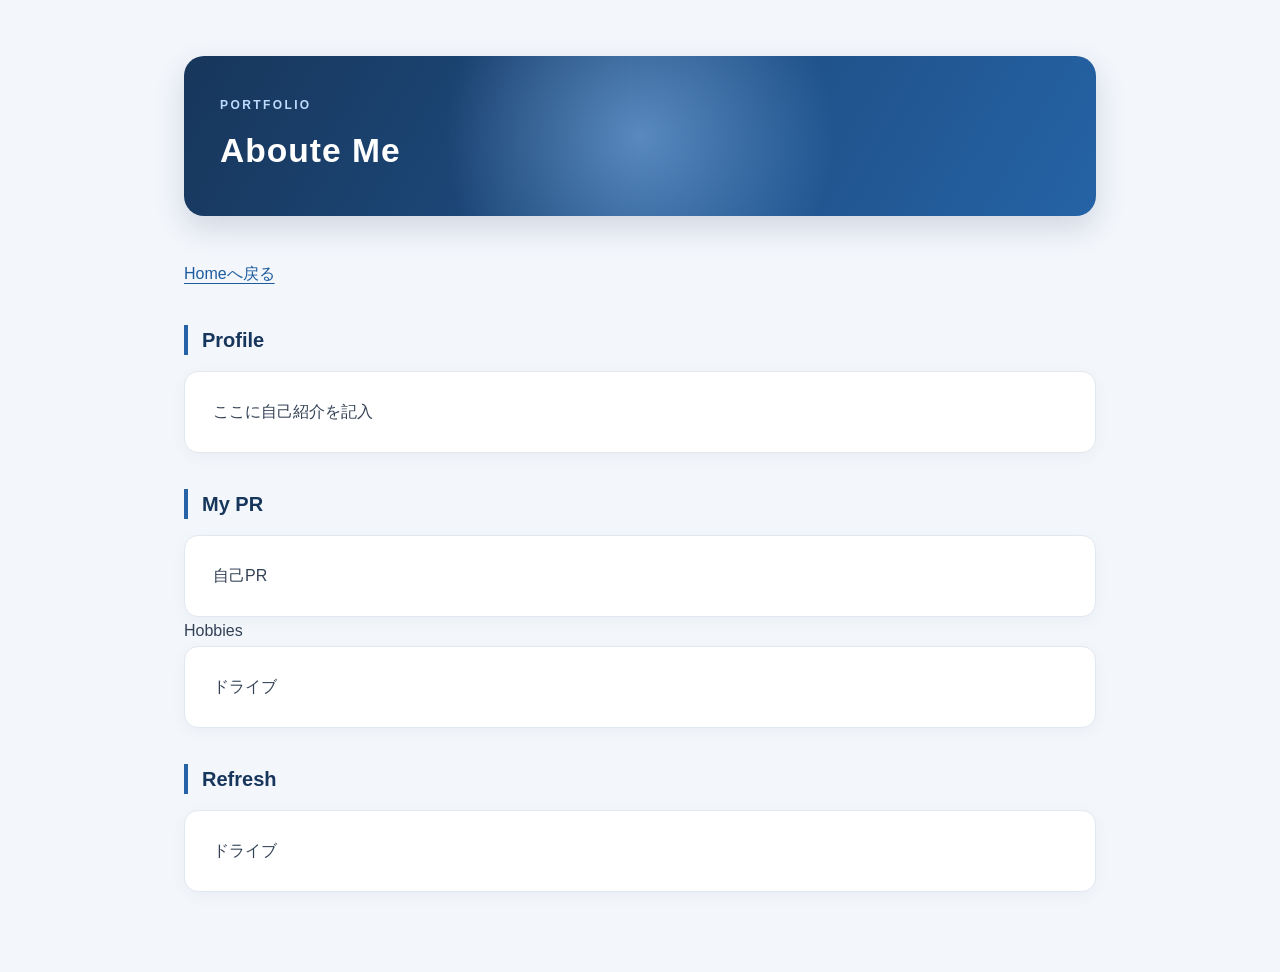
==== abouteme.html @ cb0ae485 "feat: add About Me Page" ====
<!DOCTYPE html>
<html>
<head>
<meta charset="UTF-8">
<title>Aboute Me | ポートフォリオ公開サイト</title>
<link rel="stylesheet" href="CSS/style.css">
</head>
<body>
	<header>
		<h1>Aboute Me</h1>
		<nav aria-label="ページナビゲーション">
			<a href="index.html">Homeへ戻る</a>
		</nav>
	</header>
	<main>
		<section>
			<h2>Profile</h2>
			<p>ここに自己紹介を記入</p>
		</section>
		<section>
			<h2>My PR</h2>
			<p>自己PR</p>
		</section>
		<section>
			<he>Hobbies</he>
			<p>ドライブ</p>
		</section>
		<section>
			<h2>Refresh</h2>
			<p>ドライブ</p>
		</section>
	</main>
</body>
</html>
---- CSS/style.css ----
/* 余白や枠線を含めて、要素のサイズを計算する */
* {
    box-sizing: border-box;
}

/* ページ全体の背景 */
html {
    min-height: 100%;
    background-color: #f3f6fb;
}

/* コンテンツを中央に配置する */
body {
    max-width: 960px;
    margin: 0 auto;
    padding: 56px 24px 80px;
    font-family: "Segoe UI", "Hiragino Kaku Gothic ProN",
        "Yu Gothic", Meiryo, sans-serif;
    color: #334155;
    line-height: 1.8;
    overflow-wrap: anywhere;
}

/* サイトのタイトル */
h1 {
    margin: 0 0 44px;
    padding: 40px 36px;
    border-radius: 20px;
    background: linear-gradient(120deg, #17365b, #2563a6);
    box-shadow: 0 12px 30px rgba(23, 54, 91, 0.16);
    color: #ffffff;
    font-size: clamp(1.5rem, 3.5vw, 2.1rem);
    line-height: 1.5;
    letter-spacing: 0.03em;
}

/* タイトルの上に添える小さなラベル */
h1::before {
    content: "PORTFOLIO";
    display: block;
    margin-bottom: 12px;
    color: #bfdbfe;
    font-size: 0.75rem;
    font-weight: 600;
    letter-spacing: 0.2em;
}

/* 「自己紹介」「ポートフォリオ」の見出し */
h2 {
    margin: 36px 0 16px;
    padding-left: 14px;
    border-left: 4px solid #2563a6;
    color: #17365b;
    font-size: 1.25rem;
    line-height: 1.5;
}

/* 本文を白いカードとして表示する */
p {
    margin: 0;
    padding: 24px 28px;
    border: 1px solid #e2e8f0;
    border-radius: 14px;
    background-color: #ffffff;
    box-shadow: 0 4px 16px rgba(15, 23, 42, 0.04);
    line-height: 2;
}

/* 作品紹介用のカード */
.portfolio-card {
    padding: 28px;
    border-top: 3px solid #2563a6;
    color: #17365b;
    font-size: 1.15rem;
    font-weight: 700;
}

/* 作品名の上に添える小さなラベル */
.portfolio-card::before {
    content: "PROJECT";
    display: block;
    margin-bottom: 8px;
    color: #64748b;
    font-size: 0.7rem;
    font-weight: 600;
    letter-spacing: 0.15em;
}

/* リンクを追加した場合の見た目 */
a {
    color: #1d5c9f;
    text-decoration-thickness: 1px;
    text-underline-offset: 4px;
}

a:hover {
    color: #123b68;
    text-decoration-thickness: 2px;
}

a:focus-visible {
    outline: 3px solid #2563a6;
    outline-offset: 5px;
}

/* スマートフォンなど、画面が狭い場合 */
@media (max-width: 600px) {
    body {
        padding: 28px 16px 48px;
    }

    h1 {
        margin-bottom: 32px;
        padding: 28px 20px;
        border-radius: 16px;
    }

    h2 {
        margin-top: 28px;
        font-size: 1.1rem;
    }

    p,
    .portfolio-card {
        padding: 21px;
    }
}


/* =========================================================
   JavaScript と組み合わせた演出
   ========================================================= */

/* ダークモードの切り替えボタン */
.theme-toggle {
    display: block;
    margin: 0 0 18px auto;
    padding: 10px 18px;
    border: 1px solid #cbd5e1;
    border-radius: 999px;
    background: #ffffff;
    color: #17365b;
    font: inherit;
    font-size: 0.9rem;
    font-weight: 700;
    cursor: pointer;
    transition: background-color 0.2s, transform 0.2s;
}

.theme-toggle:hover {
    background-color: #e8f1ff;
    transform: translateY(-2px);
}

.theme-toggle:focus-visible {
    outline: 3px solid #2563a6;
    outline-offset: 3px;
}

/* タイトル上をマウスが動くと光の位置が変わる */
h1 {
    background:
        radial-gradient(circle at var(--mouse-x, 50%) var(--mouse-y, 50%),
            rgba(147, 197, 253, 0.5), transparent 42%),
        linear-gradient(120deg, #17365b, #2563a6);
}

/* 画面内に入ると、ふわっと表示する */
.js-enabled .reveal {
    opacity: 0;
    transform: translateY(22px);
    transition: opacity 0.7s ease, transform 0.7s ease;
}

.js-enabled .reveal.is-visible {
    opacity: 1;
    transform: translateY(0);
}

/* 作品カードはマウスを乗せると少し浮く */
.portfolio-card {
    transition: box-shadow 0.25s ease, transform 0.25s ease,
        opacity 0.7s ease;
}

.portfolio-card.is-visible:hover {
    transform: translateY(-5px);
    box-shadow: 0 12px 32px rgba(23, 54, 91, 0.16);
}

/* ダークモード */
html.dark {
    background-color: #0b1220;
}

.dark body {
    color: #cbd5e1;
}

.dark h2 {
    color: #bfdbfe;
    border-left-color: #60a5fa;
}

.dark p {
    background-color: #182337;
    color: #e2e8f0;
    border-color: #334155;
    box-shadow: 0 5px 18px rgba(0, 0, 0, 0.2);
}

.dark .portfolio-card {
    border-top-color: #60a5fa;
}

.dark .portfolio-card::before {
    color: #94a3b8;
}

.dark .theme-toggle {
    color: #e2e8f0;
    background-color: #1e293b;
    border-color: #475569;
}

.dark .theme-toggle:hover {
    background-color: #334155;
}

.dark a {
    color: #93c5fd;
}

/* アニメーションを控えたい設定の人には、動かさず表示する */
@media (prefers-reduced-motion: reduce) {
    .js-enabled .reveal {
        opacity: 1;
        transform: none;
        transition: none;
    }

    .theme-toggle,
    .portfolio-card {
        transition: none;
    }

    .theme-toggle:hover,
    .portfolio-card.is-visible:hover {
        transform: none;
    }
}


/* ==========================================
   ポートフォリオ一覧
   ========================================== */

/* カードを横並びにする */
.portfolio-grid {
    display: grid;
    grid-template-columns: repeat(2, minmax(0, 1fr));
    gap: 24px;
}

/* カード全体 */
.portfolio-grid .portfolio-card {
    padding: 0;
    overflow: hidden;
    background: #ffffff;
    border: 1px solid #e2e8f0;
    border-radius: 16px;
    box-shadow: 0 4px 16px rgba(15, 23, 42, 0.06);
    color: #334155;
    font-size: 1rem;
    font-weight: normal;
    transition:
        transform 0.25s ease,
        box-shadow 0.25s ease,
        opacity 0.7s ease;
}

/* 既存の擬似要素によるPROJECT表示を無効化 */
.portfolio-grid .portfolio-card::before {
    content: none;
}

/* カードのホバー演出 */
.portfolio-grid .portfolio-card:hover {
    transform: translateY(-5px);
    box-shadow: 0 12px 32px rgba(23, 54, 91, 0.15);
}

/* カード上部の画像領域 */
.portfolio-image {
    display: flex;
    align-items: center;
    justify-content: center;
    height: 150px;
    background: linear-gradient(135deg, #17365b, #3b82f6);
    color: white;
    font-size: 0.9rem;
    font-weight: 700;
    letter-spacing: 0.15em;
}

/* 制作予定カード */
.portfolio-image-next {
    background: linear-gradient(135deg, #64748b, #94a3b8);
}

/* カード本文 */
.portfolio-content {
    padding: 24px;
}

.portfolio-content h3 {
    margin: 0 0 12px;
    color: #17365b;
    font-size: 1.2rem;
}

/* 作品の説明文 */
.portfolio-grid .portfolio-description {
    margin: 0 0 18px;
    padding: 0;
    border: none;
    border-radius: 0;
    background: transparent;
    box-shadow: none;
    color: #64748b;
    font-size: 0.9rem;
    font-weight: normal;
    line-height: 1.8;
}

/* 使用技術タグ */
.portfolio-tags {
    display: flex;
    flex-wrap: wrap;
    gap: 8px;
    margin-bottom: 20px;
}

.portfolio-tags span {
    padding: 4px 12px;
    border-radius: 6px;
    background: #eff6ff;
    color: #1d5c9f;
    font-size: 0.75rem;
    font-weight: 600;
}

/* GitHubへのリンク */
.portfolio-link {
    display: inline-block;
    font-size: 0.9rem;
    font-weight: 700;
}

/* ==========================================
   ダークモード対応
   ========================================== */

.dark .portfolio-grid .portfolio-card {
    background: #182337;
    border-color: #334155;
    color: #e2e8f0;
}

.dark .portfolio-content h3 {
    color: #bfdbfe;
}

.dark .portfolio-grid .portfolio-description {
    background: transparent;
    color: #cbd5e1;
    box-shadow: none;
}

.dark .portfolio-tags span {
    background: #1e3a5f;
    color: #bfdbfe;
}

/* ==========================================
   レスポンシブ対応
   ========================================== */

@media (max-width: 600px) {
    .portfolio-grid {
        grid-template-columns: 1fr;
    }

    .portfolio-image {
        height: 130px;
    }

    .portfolio-content {
        padding: 20px;
    }
}

/* アニメーション軽減設定 */
@media (prefers-reduced-motion: reduce) {
    .portfolio-grid .portfolio-card {
        transition: none;
    }

    .portfolio-grid .portfolio-card:hover {
        transform: none;
    }
}
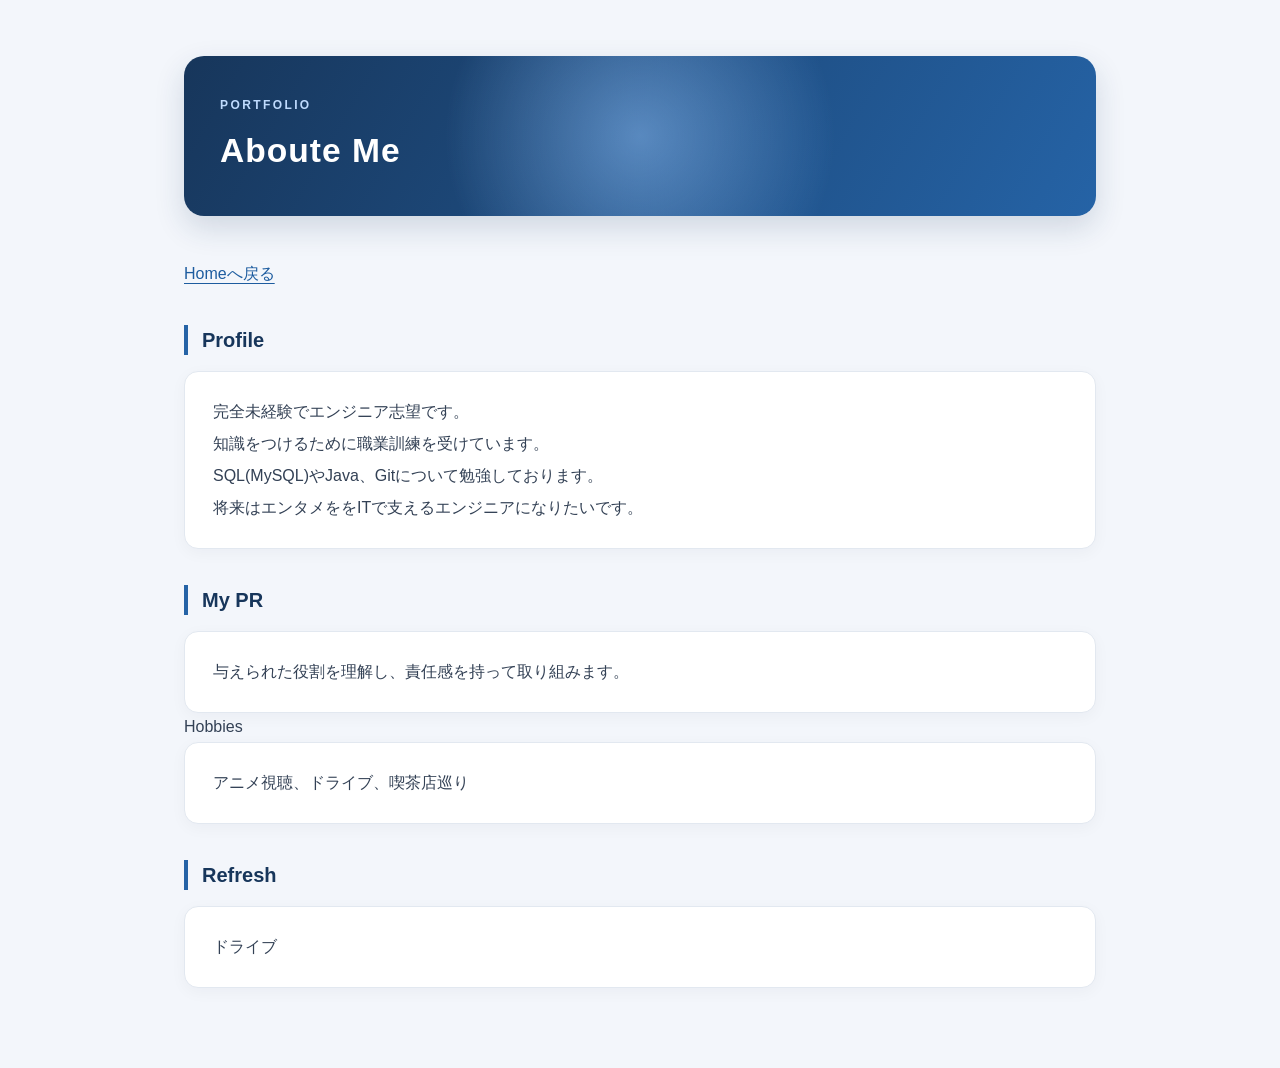
==== commit 3a3c2721: "docs: about meの内容を充実。" ====
--- a/abouteme.html
+++ b/abouteme.html
@@ -15,15 +15,21 @@
 	<main>
 		<section>
 			<h2>Profile</h2>
-			<p>ここに自己紹介を記入</p>
+			<p>完全未経験でエンジニア志望です。<br>
+				知識をつけるために職業訓練を受けています。<br>
+			SQL(MySQL)やJava、Gitについて勉強しております。<br>
+			将来はエンタメををITで支えるエンジニアになりたいです。 
+		</p>
 		</section>
 		<section>
 			<h2>My PR</h2>
-			<p>自己PR</p>
+			<p>与えられた役割を理解し、責任感を持って取り組みます。
+				
+			</p>
 		</section>
 		<section>
 			<he>Hobbies</he>
-			<p>ドライブ</p>
+			<p>アニメ視聴、ドライブ、喫茶店巡り</p>
 		</section>
 		<section>
 			<h2>Refresh</h2>
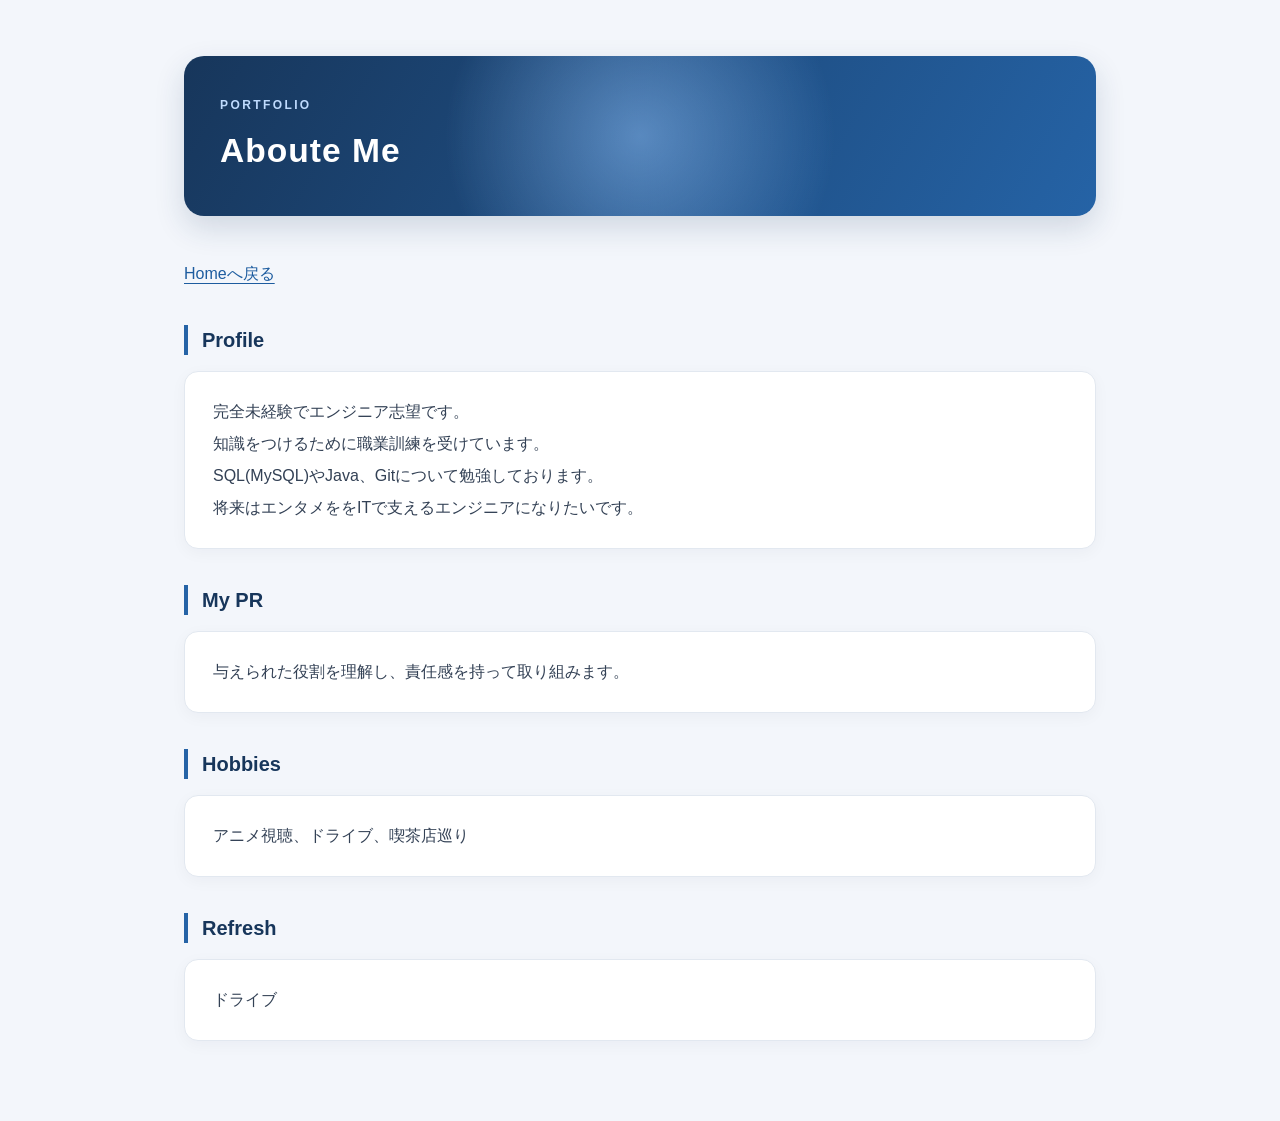
==== commit 229f8695: "Merge pull request #11 from java43133-sudo/docs/aboutmee Docs/aboutmee" ====
--- a/abouteme.html
+++ b/abouteme.html
@@ -28,7 +28,7 @@
 			</p>
 		</section>
 		<section>
-			<he>Hobbies</he>
+			<h2>Hobbies</h2>
 			<p>アニメ視聴、ドライブ、喫茶店巡り</p>
 		</section>
 		<section>
